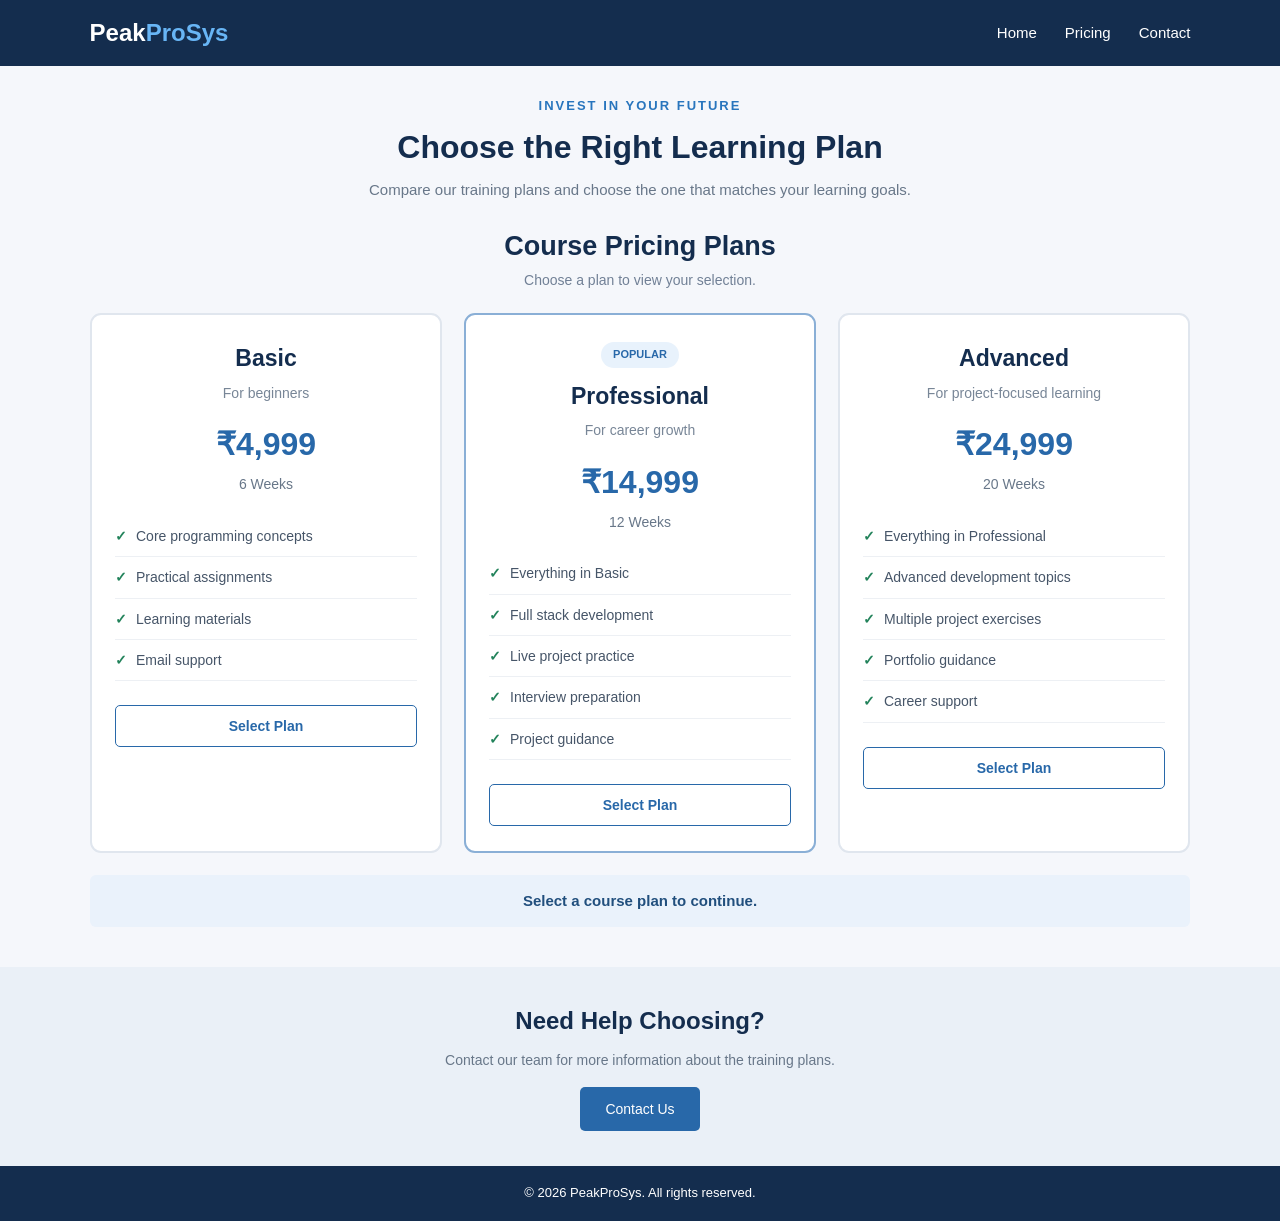
==== module-4-html-css/68-course-pricing-comparison/index.html @ 0c578a80 "Add Assignment 68: Course Pricing Comparison" ====
<!DOCTYPE html>
<html lang="en">
<head>
    <meta charset="UTF-8">
    <meta name="viewport" content="width=device-width, initial-scale=1.0">
    <title>Course Pricing | PeakProSys</title>
    <link rel="stylesheet" href="style.css">
</head>
<body>

<header class="header">
    <nav class="navbar">
        <a href="#" class="logo">Peak<span>ProSys</span></a>

        <ul class="nav-links">
            <li><a href="#home">Home</a></li>
            <li><a href="#pricing">Pricing</a></li>
            <li><a href="#contact">Contact</a></li>
        </ul>
    </nav>
</header>

<main>
    <section class="hero" id="home">
        <p class="eyebrow">INVEST IN YOUR FUTURE</p>
        <h1>Choose the Right Learning Plan</h1>
        <p>
            Compare our training plans and choose the one that
            matches your learning goals.
        </p>
    </section>

    <section class="pricing-section" id="pricing">
        <div class="section-heading">
            <h2>Course Pricing Plans</h2>
            <p>Choose a plan to view your selection.</p>
        </div>

        <div class="pricing-container">

            <article class="pricing-card">
                <h2>Basic</h2>
                <p class="plan-description">For beginners</p>

                <p class="price">₹4,999</p>
                <p class="duration">6 Weeks</p>

                <ul class="features">
                    <li>Core programming concepts</li>
                    <li>Practical assignments</li>
                    <li>Learning materials</li>
                    <li>Email support</li>
                </ul>

                <button class="plan-button select-plan" type="button">
                    Select Plan
                </button>
            </article>

            <article class="pricing-card recommended">
                <span class="popular-label">POPULAR</span>

                <h2>Professional</h2>
                <p class="plan-description">For career growth</p>

                <p class="price">₹14,999</p>
                <p class="duration">12 Weeks</p>

                <ul class="features">
                    <li>Everything in Basic</li>
                    <li>Full stack development</li>
                    <li>Live project practice</li>
                    <li>Interview preparation</li>
                    <li>Project guidance</li>
                </ul>

                <button class="plan-button select-plan" type="button">
                    Select Plan
                </button>
            </article>

            <article class="pricing-card">
                <h2>Advanced</h2>
                <p class="plan-description">For project-focused learning</p>

                <p class="price">₹24,999</p>
                <p class="duration">20 Weeks</p>

                <ul class="features">
                    <li>Everything in Professional</li>
                    <li>Advanced development topics</li>
                    <li>Multiple project exercises</li>
                    <li>Portfolio guidance</li>
                    <li>Career support</li>
                </ul>

                <button class="plan-button select-plan" type="button">
                    Select Plan
                </button>
            </article>

        </div>

        <p id="selection-message" class="selection-message" aria-live="polite">
            Select a course plan to continue.
        </p>
    </section>

    <section class="contact-section" id="contact">
        <h2>Need Help Choosing?</h2>
        <p>Contact our team for more information about the training plans.</p>
        <a href="mailto:info@example.com" class="contact-button">
            Contact Us
        </a>
    </section>
</main>

<footer class="footer">
    <p>&copy; 2026 PeakProSys. All rights reserved.</p>
</footer>

<script src="script.js"></script>
</body>
</html>
---- module-4-html-css/68-course-pricing-comparison/style.css ----
* {
    margin: 0;
    padding: 0;
    box-sizing: border-box;
}

html {
    scroll-behavior: smooth;
}

body {
    font-family: Arial, Helvetica, sans-serif;
    background: #f5f7fb;
    color: #263445;
    line-height: 1.6;
}

/* Navigation */

.header {
    background: #142d4e;
    padding: 14px 7%;
}

.navbar {
    max-width: 1150px;
    margin: auto;
    display: flex;
    justify-content: space-between;
    align-items: center;
}

.logo {
    color: #fff;
    font-size: 24px;
    font-weight: bold;
    text-decoration: none;
}

.logo span {
    color: #68b5f5;
}

.nav-links {
    display: flex;
    gap: 28px;
    list-style: none;
}

.nav-links a {
    color: #fff;
    text-decoration: none;
    font-size: 15px;
    transition: color 0.2s ease;
}

.nav-links a:hover {
    color: #68b5f5;
}

/* Hero */

.hero {
    text-align: center;
    padding: 30px 20px 15px;
}

.eyebrow {
    color: #2875bd;
    font-size: 13px;
    font-weight: bold;
    letter-spacing: 2px;
    margin-bottom: 5px;
}

.hero h1 {
    color: #142d4e;
    font-size: 32px;
    margin-bottom: 5px;
}

.hero p:last-child {
    color: #687789;
    font-size: 15px;
}

/* Pricing section */

.pricing-section {
    max-width: 1150px;
    margin: 0 auto;
    padding: 8px 25px 40px;
}

.section-heading {
    text-align: center;
    margin-bottom: 22px;
}

.section-heading h2 {
    color: #142d4e;
    font-size: 27px;
}

.section-heading p {
    color: #718096;
    font-size: 14px;
}

.pricing-container {
    display: grid;
    grid-template-columns: repeat(3, minmax(0, 1fr));
    gap: 22px;
    align-items: stretch;
}

.pricing-card {
    position: relative;
    background: #fff;
    border: 2px solid #e0e6ee;
    border-radius: 11px;
    padding: 25px 23px;
    text-align: center;
    transition: border-color 0.2s ease,
    background-color 0.2s ease,
    transform 0.2s ease;
}

.pricing-card:hover {
    border-color: #8aafd6;
    transform: translateY(-3px);
}

.pricing-card.selected {
    border: 2px solid #2868a9;
    background: #f1f7fd;
}

.pricing-card h2 {
    color: #142d4e;
    font-size: 23px;
    margin-bottom: 5px;
}

.plan-description {
    color: #788697;
    font-size: 14px;
    margin-bottom: 15px;
}

.price {
    color: #2868a9;
    font-size: 32px;
    font-weight: bold;
    margin-bottom: 3px;
}

.duration {
    color: #687789;
    font-size: 14px;
    margin-bottom: 20px;
}

.features {
    list-style: none;
    text-align: left;
    margin-bottom: 24px;
}

.features li {
    font-size: 14px;
    color: #465568;
    padding: 9px 0;
    border-bottom: 1px solid #edf0f4;
}

.features li::before {
    content: "✓";
    color: #23835b;
    font-weight: bold;
    margin-right: 9px;
}

.plan-button {
    width: 100%;
    padding: 12px 14px;
    border: 1px solid #2868a9;
    border-radius: 5px;
    background: #fff;
    color: #2868a9;
    font-size: 14px;
    font-weight: bold;
    cursor: pointer;
    transition: background-color 0.2s ease,
    color 0.2s ease;
}

.plan-button:hover,
.pricing-card.selected .plan-button {
    background: #2868a9;
    color: #fff;
}

.plan-button:focus-visible,
.contact-button:focus-visible,
.nav-links a:focus-visible {
    outline: 3px solid #68b5f5;
    outline-offset: 3px;
}

/* Recommended plan */

.recommended {
    border-color: #8aafd6;
}

.popular-label {
    display: inline-block;
    background: #e8f2fc;
    color: #2868a9;
    padding: 4px 12px;
    border-radius: 20px;
    font-size: 11px;
    font-weight: bold;
    margin-bottom: 10px;
}

/* Selection message */

.selection-message {
    text-align: center;
    margin-top: 22px;
    padding: 14px;
    border-radius: 6px;
    background: #eaf2fb;
    color: #214f7d;
    font-size: 15px;
    font-weight: bold;
}

/* Contact */

.contact-section {
    text-align: center;
    background: #eaf0f7;
    padding: 35px 20px;
}

.contact-section h2 {
    color: #142d4e;
    font-size: 24px;
    margin-bottom: 8px;
}

.contact-section p {
    color: #687789;
    font-size: 14px;
    margin-bottom: 16px;
}

.contact-button {
    display: inline-block;
    padding: 11px 25px;
    background: #2868a9;
    color: #fff;
    text-decoration: none;
    border-radius: 5px;
    font-size: 14px;
    transition: background-color 0.2s ease;
}

.contact-button:hover {
    background: #142d4e;
}

/* Footer */

.footer {
    background: #142d4e;
    color: #fff;
    text-align: center;
    padding: 17px;
    font-size: 13px;
}

/* Tablet */

@media (max-width: 850px) {
    .pricing-container {
        grid-template-columns: repeat(2, minmax(0, 1fr));
        gap: 20px;
    }

    .recommended {
        grid-column: 1 / -1;
    }

    .hero h1 {
        font-size: 28px;
    }
}

/* Mobile */

@media (max-width: 580px) {
    .header {
        padding: 14px 5%;
    }

    .nav-links {
        gap: 14px;
    }

    .nav-links a {
        font-size: 13px;
    }

    .hero {
        padding: 25px 18px 12px;
    }

    .hero h1 {
        font-size: 24px;
    }

    .pricing-section {
        padding: 8px 18px 35px;
    }

    .section-heading {
        margin-bottom: 18px;
    }

    .section-heading h2 {
        font-size: 23px;
    }

    .pricing-container {
        grid-template-columns: 1fr;
    }

    .recommended {
        grid-column: auto;
    }

    .pricing-card {
        padding: 25px 22px;
    }
}
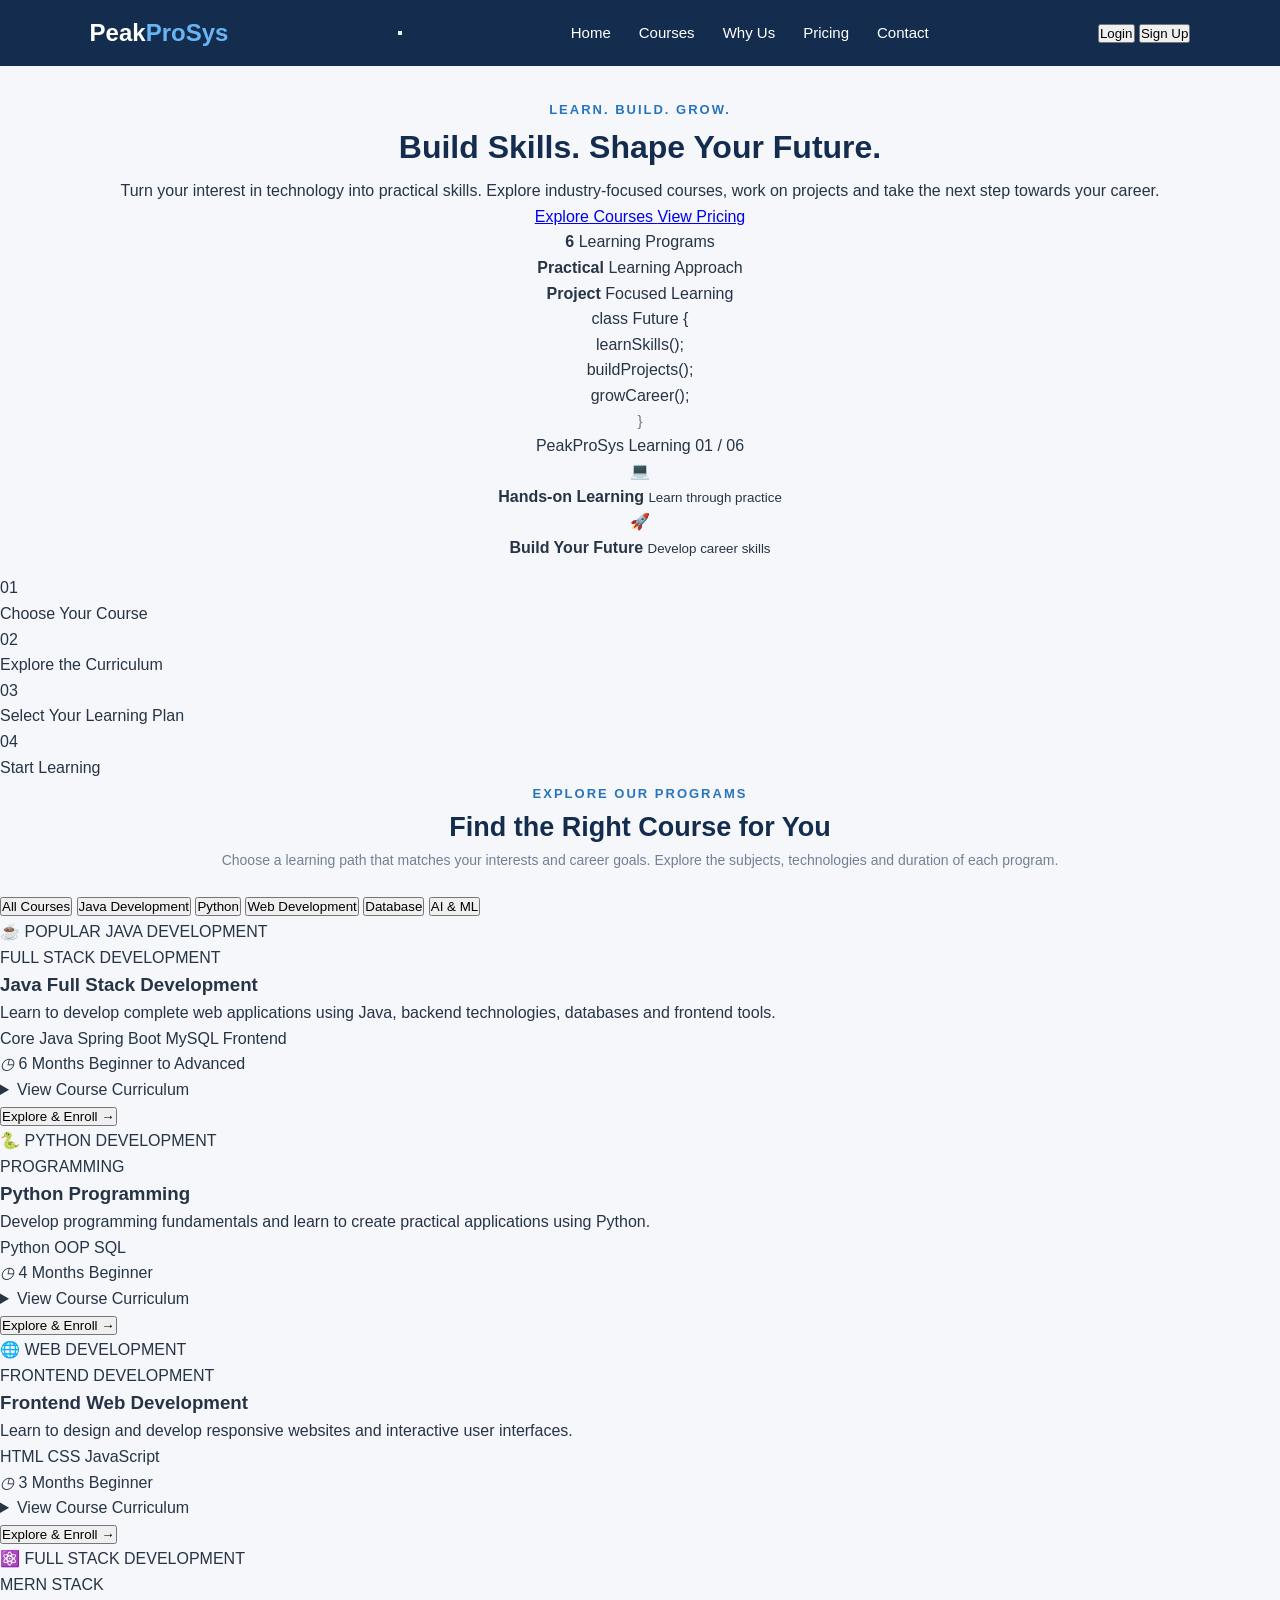
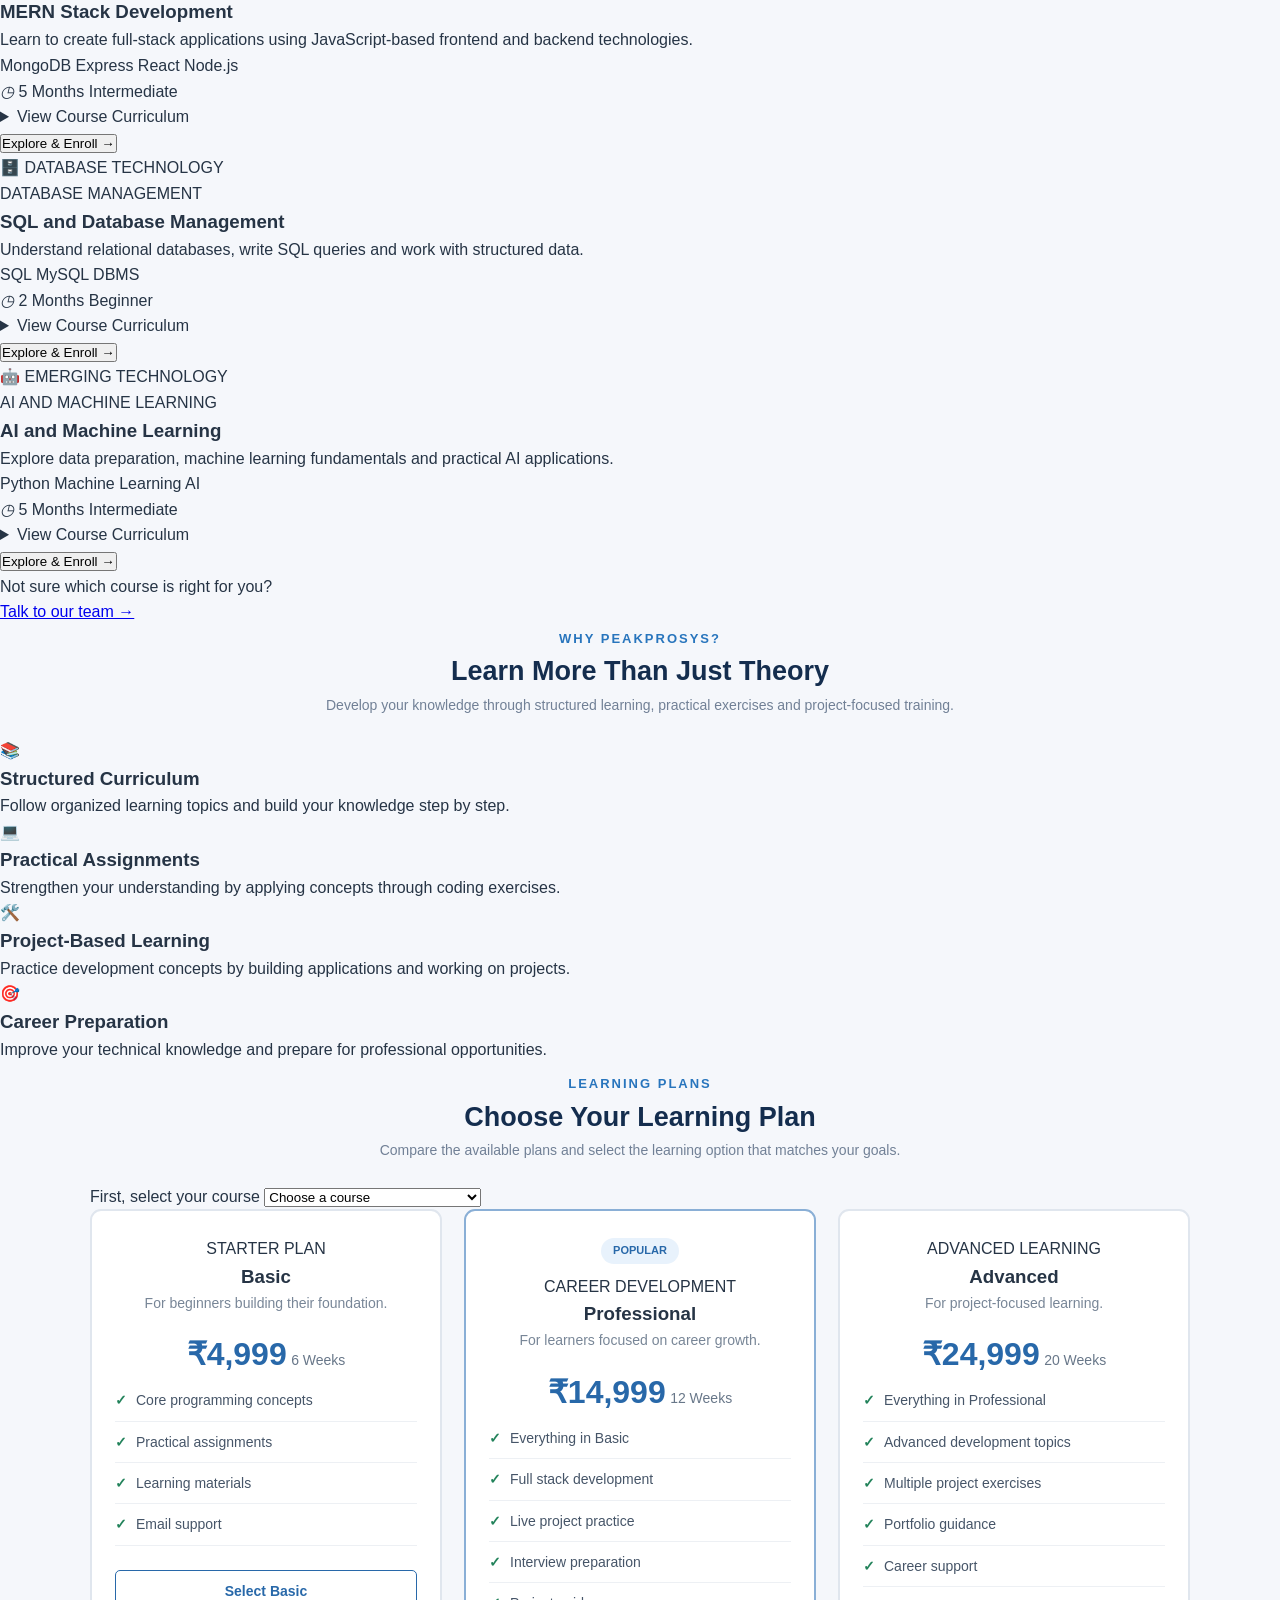
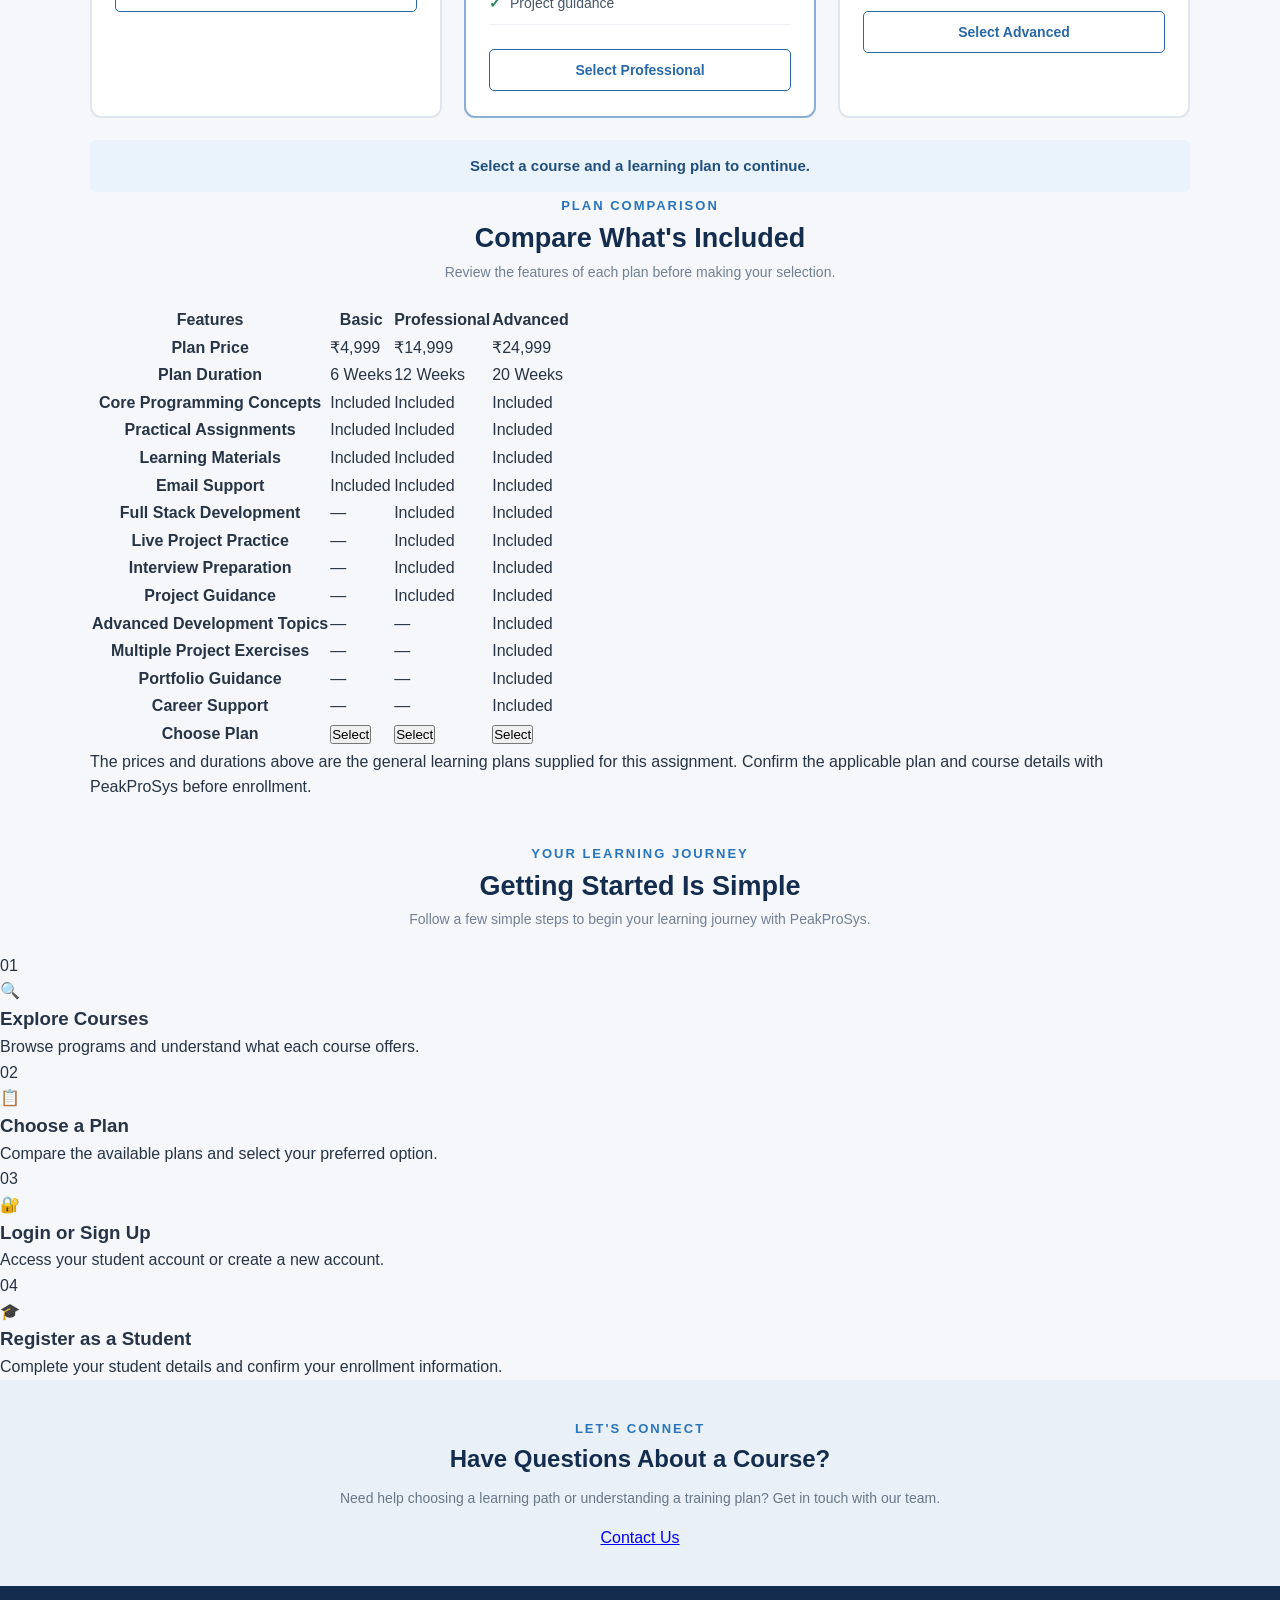
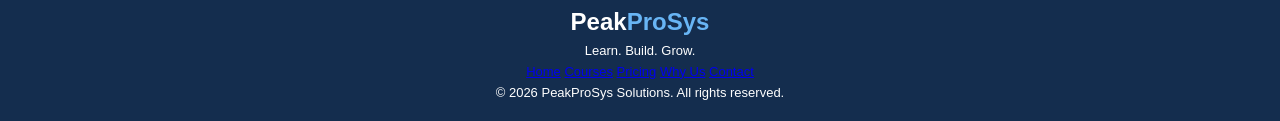
==== commit 1cbc47e8: "Update Java assignments and full stack modules" ====
--- a/module-4-html-css/68-course-pricing-comparison/index.html
+++ b/module-4-html-css/68-course-pricing-comparison/index.html
@@ -1,125 +1,2245 @@
 
 <!DOCTYPE html>
 <html lang="en">
+
 <head>
     <meta charset="UTF-8">
     <meta name="viewport" content="width=device-width, initial-scale=1.0">
-    <title>Course Pricing | PeakProSys</title>
+
+    <meta name="description"
+          content="Explore PeakProSys courses, compare learning plans, view course curriculum and begin your technology career.">
+
+    <title>PeakProSys | Learn. Build. Grow.</title>
+
     <link rel="stylesheet" href="style.css">
 </head>
+
 <body>
 
-<header class="header">
-    <nav class="navbar">
-        <a href="#" class="logo">Peak<span>ProSys</span></a>
-
-        <ul class="nav-links">
+<!-- =====================================================
+     HEADER / NAVIGATION
+===================================================== -->
+
+<header class="header" id="header">
+
+    <nav class="navbar container">
+
+        <a href="#home" class="logo" aria-label="PeakProSys Home">
+            Peak<span>ProSys</span>
+        </a>
+
+        <button class="menu-toggle"
+                id="menuToggle"
+                type="button"
+                aria-label="Toggle navigation"
+                aria-expanded="false">
+            <span></span>
+            <span></span>
+            <span></span>
+        </button>
+
+        <ul class="nav-links" id="navLinks">
             <li><a href="#home">Home</a></li>
+            <li><a href="#courses">Courses</a></li>
+            <li><a href="#why-us">Why Us</a></li>
             <li><a href="#pricing">Pricing</a></li>
             <li><a href="#contact">Contact</a></li>
         </ul>
+
+        <div class="header-actions">
+
+            <button class="login-button"
+                    type="button"
+                    data-open-auth="login">
+                Login
+            </button>
+
+            <button class="signup-button"
+                    type="button"
+                    data-open-auth="signup">
+                Sign Up
+            </button>
+
+        </div>
+
     </nav>
+
 </header>
 
-<main>
+
+<!-- =====================================================
+     PUBLIC WEBSITE
+===================================================== -->
+
+<main id="publicWebsite">
+
+    <!-- ================= HERO ================= -->
+
     <section class="hero" id="home">
-        <p class="eyebrow">INVEST IN YOUR FUTURE</p>
-        <h1>Choose the Right Learning Plan</h1>
-        <p>
-            Compare our training plans and choose the one that
-            matches your learning goals.
+
+        <div class="container hero-container">
+
+            <div class="hero-content reveal">
+
+                <span class="eyebrow">
+                    LEARN. BUILD. GROW.
+                </span>
+
+                <h1>
+                    Build Skills.
+                    <span>Shape Your Future.</span>
+                </h1>
+
+                <p>
+                    Turn your interest in technology into practical skills.
+                    Explore industry-focused courses, work on projects
+                    and take the next step towards your career.
+                </p>
+
+                <div class="hero-actions">
+
+                    <a href="#courses" class="primary-button">
+                        Explore Courses
+                    </a>
+
+                    <a href="#pricing" class="secondary-button">
+                        View Pricing
+                    </a>
+
+                </div>
+
+                <div class="hero-highlights">
+
+                    <div class="hero-highlight">
+                        <strong>6</strong>
+                        <span>Learning Programs</span>
+                    </div>
+
+                    <div class="hero-highlight">
+                        <strong>Practical</strong>
+                        <span>Learning Approach</span>
+                    </div>
+
+                    <div class="hero-highlight">
+                        <strong>Project</strong>
+                        <span>Focused Learning</span>
+                    </div>
+
+                </div>
+
+            </div>
+
+
+            <div class="hero-visual reveal">
+
+                <div class="hero-visual-circle">
+
+                    <div class="hero-code-card">
+
+                        <span class="code-dots">
+                            <i></i>
+                            <i></i>
+                            <i></i>
+                        </span>
+
+                        <div class="code-content">
+                            <p class="code-purple">class <span>Future</span> {</p>
+                            <p class="code-indent">learnSkills();</p>
+                            <p class="code-indent">buildProjects();</p>
+                            <p class="code-indent">growCareer();</p>
+                            <p>}</p>
+                        </div>
+
+                        <div class="code-bottom">
+                            <span>PeakProSys Learning</span>
+                            <span>01 / 06</span>
+                        </div>
+
+                    </div>
+
+                </div>
+
+
+                <div class="floating-card floating-card-one">
+                    <span class="floating-icon">💻</span>
+                    <div>
+                        <strong>Hands-on Learning</strong>
+                        <small>Learn through practice</small>
+                    </div>
+                </div>
+
+                <div class="floating-card floating-card-two">
+                    <span class="floating-icon">🚀</span>
+                    <div>
+                        <strong>Build Your Future</strong>
+                        <small>Develop career skills</small>
+                    </div>
+                </div>
+
+            </div>
+
+        </div>
+
+        <div class="hero-decoration hero-decoration-one"></div>
+        <div class="hero-decoration hero-decoration-two"></div>
+
+    </section>
+
+
+    <!-- ================= INTRODUCTION STRIP ================= -->
+
+    <section class="learning-strip">
+
+        <div class="container learning-strip-content">
+
+            <div>
+                <span>01</span>
+                <p>Choose Your Course</p>
+            </div>
+
+            <div>
+                <span>02</span>
+                <p>Explore the Curriculum</p>
+            </div>
+
+            <div>
+                <span>03</span>
+                <p>Select Your Learning Plan</p>
+            </div>
+
+            <div>
+                <span>04</span>
+                <p>Start Learning</p>
+            </div>
+
+        </div>
+
+    </section>
+
+
+    <!-- =====================================================
+         COURSES
+    ====================================================== -->
+
+    <section class="course-section section-padding" id="courses">
+
+        <div class="container">
+
+            <div class="section-heading reveal">
+
+                <span class="eyebrow">EXPLORE OUR PROGRAMS</span>
+
+                <h2>Find the Right Course for You</h2>
+
+                <p>
+                    Choose a learning path that matches your interests
+                    and career goals. Explore the subjects, technologies
+                    and duration of each program.
+                </p>
+
+            </div>
+
+
+            <!-- COURSE CATEGORY FILTER -->
+
+            <div class="category-list reveal">
+
+                <button class="category active"
+                        type="button"
+                        data-category="all">
+                    All Courses
+                </button>
+
+                <button class="category"
+                        type="button"
+                        data-category="java">
+                    Java Development
+                </button>
+
+                <button class="category"
+                        type="button"
+                        data-category="python">
+                    Python
+                </button>
+
+                <button class="category"
+                        type="button"
+                        data-category="web">
+                    Web Development
+                </button>
+
+                <button class="category"
+                        type="button"
+                        data-category="database">
+                    Database
+                </button>
+
+                <button class="category"
+                        type="button"
+                        data-category="ai">
+                    AI & ML
+                </button>
+
+            </div>
+
+
+            <!-- COURSE GRID -->
+
+            <div class="course-grid">
+
+
+                <!-- COURSE 1: JAVA FULL STACK -->
+
+                <article class="course-card reveal"
+                         data-course-category="java"
+                         id="java-course">
+
+                    <div class="course-banner java-banner">
+
+                        <span class="course-icon">☕</span>
+
+                        <span class="course-tag">POPULAR</span>
+
+                        <span class="banner-label">
+                            JAVA DEVELOPMENT
+                        </span>
+
+                    </div>
+
+
+                    <div class="course-content">
+
+                        <span class="course-category">
+                            FULL STACK DEVELOPMENT
+                        </span>
+
+                        <h3>Java Full Stack Development</h3>
+
+                        <p>
+                            Learn to develop complete web applications
+                            using Java, backend technologies, databases
+                            and frontend tools.
+                        </p>
+
+                        <div class="technology-list">
+                            <span>Core Java</span>
+                            <span>Spring Boot</span>
+                            <span>MySQL</span>
+                            <span>Frontend</span>
+                        </div>
+
+                        <div class="course-meta">
+
+                            <span>
+                                <i>◷</i>
+                                6 Months
+                            </span>
+
+                            <span>
+                                Beginner to Advanced
+                            </span>
+
+                        </div>
+
+
+                        <details class="course-details">
+
+                            <summary>View Course Curriculum</summary>
+
+                            <div class="curriculum-content">
+
+                                <h4>What You Will Learn</h4>
+
+                                <ul>
+                                    <li>Core Java and programming fundamentals</li>
+                                    <li>Object-Oriented Programming</li>
+                                    <li>Collections and Exception Handling</li>
+                                    <li>JDBC and database connectivity</li>
+                                    <li>HTML, CSS and JavaScript</li>
+                                    <li>Spring and Spring Boot</li>
+                                    <li>REST API development</li>
+                                    <li>MySQL and database operations</li>
+                                    <li>Full stack application development</li>
+                                </ul>
+
+                                <h4>Learning Focus</h4>
+
+                                <p>
+                                    Build a foundation in Java programming,
+                                    understand backend development and
+                                    practice connecting frontend applications
+                                    with databases and APIs.
+                                </p>
+
+                            </div>
+
+                        </details>
+
+
+                        <button class="course-button select-course"
+                                type="button"
+                                data-course="Java Full Stack Development"
+                                data-duration="6 Months">
+                            Explore & Enroll →
+                        </button>
+
+                    </div>
+
+                </article>
+
+
+                <!-- COURSE 2: PYTHON -->
+
+                <article class="course-card reveal"
+                         data-course-category="python"
+                         id="python-course">
+
+                    <div class="course-banner python-banner">
+
+                        <span class="course-icon">🐍</span>
+
+                        <span class="banner-label">
+                            PYTHON DEVELOPMENT
+                        </span>
+
+                    </div>
+
+
+                    <div class="course-content">
+
+                        <span class="course-category">
+                            PROGRAMMING
+                        </span>
+
+                        <h3>Python Programming</h3>
+
+                        <p>
+                            Develop programming fundamentals and learn
+                            to create practical applications using Python.
+                        </p>
+
+                        <div class="technology-list">
+                            <span>Python</span>
+                            <span>OOP</span>
+                            <span>SQL</span>
+                        </div>
+
+                        <div class="course-meta">
+
+                            <span>
+                                <i>◷</i>
+                                4 Months
+                            </span>
+
+                            <span>Beginner</span>
+
+                        </div>
+
+
+                        <details class="course-details">
+
+                            <summary>View Course Curriculum</summary>
+
+                            <div class="curriculum-content">
+
+                                <h4>What You Will Learn</h4>
+
+                                <ul>
+                                    <li>Python installation and fundamentals</li>
+                                    <li>Variables and data types</li>
+                                    <li>Conditional statements and loops</li>
+                                    <li>Functions and modules</li>
+                                    <li>Lists, tuples, sets and dictionaries</li>
+                                    <li>Object-Oriented Programming</li>
+                                    <li>File handling and exceptions</li>
+                                    <li>SQL and database basics</li>
+                                    <li>Practical Python applications</li>
+                                </ul>
+
+                                <h4>Learning Focus</h4>
+
+                                <p>
+                                    Build confidence in programming,
+                                    problem-solving and application
+                                    development using Python.
+                                </p>
+
+                            </div>
+
+                        </details>
+
+
+                        <button class="course-button select-course"
+                                type="button"
+                                data-course="Python Programming"
+                                data-duration="4 Months">
+                            Explore & Enroll →
+                        </button>
+
+                    </div>
+
+                </article>
+
+
+                <!-- COURSE 3: FRONTEND WEB DEVELOPMENT -->
+
+                <article class="course-card reveal"
+                         data-course-category="web"
+                         id="frontend-course">
+
+                    <div class="course-banner web-banner">
+
+                        <span class="course-icon">🌐</span>
+
+                        <span class="banner-label">
+                            WEB DEVELOPMENT
+                        </span>
+
+                    </div>
+
+
+                    <div class="course-content">
+
+                        <span class="course-category">
+                            FRONTEND DEVELOPMENT
+                        </span>
+
+                        <h3>Frontend Web Development</h3>
+
+                        <p>
+                            Learn to design and develop responsive websites
+                            and interactive user interfaces.
+                        </p>
+
+                        <div class="technology-list">
+                            <span>HTML</span>
+                            <span>CSS</span>
+                            <span>JavaScript</span>
+                        </div>
+
+                        <div class="course-meta">
+
+                            <span>
+                                <i>◷</i>
+                                3 Months
+                            </span>
+
+                            <span>Beginner</span>
+
+                        </div>
+
+
+                        <details class="course-details">
+
+                            <summary>View Course Curriculum</summary>
+
+                            <div class="curriculum-content">
+
+                                <h4>What You Will Learn</h4>
+
+                                <ul>
+                                    <li>HTML document structure</li>
+                                    <li>Semantic HTML and forms</li>
+                                    <li>CSS selectors and styling</li>
+                                    <li>Flexbox and CSS Grid</li>
+                                    <li>Responsive web design</li>
+                                    <li>JavaScript fundamentals</li>
+                                    <li>DOM manipulation</li>
+                                    <li>Events and form validation</li>
+                                    <li>Interactive website development</li>
+                                </ul>
+
+                                <h4>Learning Focus</h4>
+
+                                <p>
+                                    Learn how to transform designs into
+                                    responsive websites and interactive
+                                    browser experiences.
+                                </p>
+
+                            </div>
+
+                        </details>
+
+
+                        <button class="course-button select-course"
+                                type="button"
+                                data-course="Frontend Web Development"
+                                data-duration="3 Months">
+                            Explore & Enroll →
+                        </button>
+
+                    </div>
+
+                </article>
+
+
+                <!-- COURSE 4: MERN STACK -->
+
+                <article class="course-card reveal"
+                         data-course-category="web"
+                         id="mern-course">
+
+                    <div class="course-banner react-banner">
+
+                        <span class="course-icon">⚛️</span>
+
+                        <span class="banner-label">
+                            FULL STACK DEVELOPMENT
+                        </span>
+
+                    </div>
+
+
+                    <div class="course-content">
+
+                        <span class="course-category">
+                            MERN STACK
+                        </span>
+
+                        <h3>MERN Stack Development</h3>
+
+                        <p>
+                            Learn to create full-stack applications
+                            using JavaScript-based frontend and
+                            backend technologies.
+                        </p>
+
+                        <div class="technology-list">
+                            <span>MongoDB</span>
+                            <span>Express</span>
+                            <span>React</span>
+                            <span>Node.js</span>
+                        </div>
+
+                        <div class="course-meta">
+
+                            <span>
+                                <i>◷</i>
+                                5 Months
+                            </span>
+
+                            <span>Intermediate</span>
+
+                        </div>
+
+
+                        <details class="course-details">
+
+                            <summary>View Course Curriculum</summary>
+
+                            <div class="curriculum-content">
+
+                                <h4>What You Will Learn</h4>
+
+                                <ul>
+                                    <li>JavaScript fundamentals</li>
+                                    <li>Modern JavaScript concepts</li>
+                                    <li>React components and hooks</li>
+                                    <li>Frontend routing and state</li>
+                                    <li>Node.js fundamentals</li>
+                                    <li>Express.js and REST APIs</li>
+                                    <li>MongoDB database operations</li>
+                                    <li>Frontend and backend integration</li>
+                                    <li>Full stack application development</li>
+                                </ul>
+
+                                <h4>Learning Focus</h4>
+
+                                <p>
+                                    Understand how frontend, backend
+                                    and database technologies work
+                                    together in a full-stack application.
+                                </p>
+
+                            </div>
+
+                        </details>
+
+
+                        <button class="course-button select-course"
+                                type="button"
+                                data-course="MERN Stack Development"
+                                data-duration="5 Months">
+                            Explore & Enroll →
+                        </button>
+
+                    </div>
+
+                </article>
+
+
+                <!-- COURSE 5: DATABASE -->
+
+                <article class="course-card reveal"
+                         data-course-category="database"
+                         id="database-course">
+
+                    <div class="course-banner database-banner">
+
+                        <span class="course-icon">🗄️</span>
+
+                        <span class="banner-label">
+                            DATABASE TECHNOLOGY
+                        </span>
+
+                    </div>
+
+
+                    <div class="course-content">
+
+                        <span class="course-category">
+                            DATABASE MANAGEMENT
+                        </span>
+
+                        <h3>SQL and Database Management</h3>
+
+                        <p>
+                            Understand relational databases, write
+                            SQL queries and work with structured data.
+                        </p>
+
+                        <div class="technology-list">
+                            <span>SQL</span>
+                            <span>MySQL</span>
+                            <span>DBMS</span>
+                        </div>
+
+                        <div class="course-meta">
+
+                            <span>
+                                <i>◷</i>
+                                2 Months
+                            </span>
+
+                            <span>Beginner</span>
+
+                        </div>
+
+
+                        <details class="course-details">
+
+                            <summary>View Course Curriculum</summary>
+
+                            <div class="curriculum-content">
+
+                                <h4>What You Will Learn</h4>
+
+                                <ul>
+                                    <li>Database fundamentals</li>
+                                    <li>Relational database concepts</li>
+                                    <li>Tables and data types</li>
+                                    <li>SQL commands and queries</li>
+                                    <li>Filtering and sorting data</li>
+                                    <li>Joins and subqueries</li>
+                                    <li>Constraints and relationships</li>
+                                    <li>Aggregate functions</li>
+                                    <li>Database design fundamentals</li>
+                                </ul>
+
+                                <h4>Learning Focus</h4>
+
+                                <p>
+                                    Develop the ability to store, retrieve,
+                                    organize and manage data using SQL
+                                    and relational database concepts.
+                                </p>
+
+                            </div>
+
+                        </details>
+
+
+                        <button class="course-button select-course"
+                                type="button"
+                                data-course="SQL and Database Management"
+                                data-duration="2 Months">
+                            Explore & Enroll →
+                        </button>
+
+                    </div>
+
+                </article>
+
+
+                <!-- COURSE 6: AI AND MACHINE LEARNING -->
+
+                <article class="course-card reveal"
+                         data-course-category="ai"
+                         id="ai-course">
+
+                    <div class="course-banner ai-banner">
+
+                        <span class="course-icon">🤖</span>
+
+                        <span class="banner-label">
+                            EMERGING TECHNOLOGY
+                        </span>
+
+                    </div>
+
+
+                    <div class="course-content">
+
+                        <span class="course-category">
+                            AI AND MACHINE LEARNING
+                        </span>
+
+                        <h3>AI and Machine Learning</h3>
+
+                        <p>
+                            Explore data preparation, machine learning
+                            fundamentals and practical AI applications.
+                        </p>
+
+                        <div class="technology-list">
+                            <span>Python</span>
+                            <span>Machine Learning</span>
+                            <span>AI</span>
+                        </div>
+
+                        <div class="course-meta">
+
+                            <span>
+                                <i>◷</i>
+                                5 Months
+                            </span>
+
+                            <span>Intermediate</span>
+
+                        </div>
+
+
+                        <details class="course-details">
+
+                            <summary>View Course Curriculum</summary>
+
+                            <div class="curriculum-content">
+
+                                <h4>What You Will Learn</h4>
+
+                                <ul>
+                                    <li>Python programming fundamentals</li>
+                                    <li>Introduction to artificial intelligence</li>
+                                    <li>Introduction to machine learning</li>
+                                    <li>Data preparation and preprocessing</li>
+                                    <li>Working with datasets</li>
+                                    <li>Machine learning fundamentals</li>
+                                    <li>Model training and evaluation</li>
+                                    <li>Practical AI applications</li>
+                                </ul>
+
+                                <h4>Learning Focus</h4>
+
+                                <p>
+                                    Understand the foundations of AI and
+                                    machine learning and explore how data
+                                    can be used to build intelligent applications.
+                                </p>
+
+                            </div>
+
+                        </details>
+
+
+                        <button class="course-button select-course"
+                                type="button"
+                                data-course="AI and Machine Learning"
+                                data-duration="5 Months">
+                            Explore & Enroll →
+                        </button>
+
+                    </div>
+
+                </article>
+
+            </div>
+
+
+            <div class="course-bottom-cta reveal">
+
+                <p>
+                    Not sure which course is right for you?
+                </p>
+
+                <a href="#contact" class="text-link">
+                    Talk to our team →
+                </a>
+
+            </div>
+
+        </div>
+
+    </section>
+
+
+    <!-- =====================================================
+         WHY CHOOSE US
+    ====================================================== -->
+
+    <section class="why-us-section section-padding"
+             id="why-us">
+
+        <div class="container">
+
+            <div class="section-heading reveal">
+
+                <span class="eyebrow">WHY PEAKPROSYS?</span>
+
+                <h2>Learn More Than Just Theory</h2>
+
+                <p>
+                    Develop your knowledge through structured learning,
+                    practical exercises and project-focused training.
+                </p>
+
+            </div>
+
+
+            <div class="benefits-grid">
+
+                <article class="benefit-card reveal">
+                    <div class="benefit-icon">📚</div>
+                    <h3>Structured Curriculum</h3>
+                    <p>
+                        Follow organized learning topics and build
+                        your knowledge step by step.
+                    </p>
+                </article>
+
+                <article class="benefit-card reveal">
+                    <div class="benefit-icon">💻</div>
+                    <h3>Practical Assignments</h3>
+                    <p>
+                        Strengthen your understanding by applying
+                        concepts through coding exercises.
+                    </p>
+                </article>
+
+                <article class="benefit-card reveal">
+                    <div class="benefit-icon">🛠️</div>
+                    <h3>Project-Based Learning</h3>
+                    <p>
+                        Practice development concepts by building
+                        applications and working on projects.
+                    </p>
+                </article>
+
+                <article class="benefit-card reveal">
+                    <div class="benefit-icon">🎯</div>
+                    <h3>Career Preparation</h3>
+                    <p>
+                        Improve your technical knowledge and
+                        prepare for professional opportunities.
+                    </p>
+                </article>
+
+            </div>
+
+        </div>
+
+    </section>
+
+
+    <!-- =====================================================
+         PRICING SECTION
+    ====================================================== -->
+
+    <section class="pricing-section section-padding"
+             id="pricing">
+
+        <div class="container">
+
+            <div class="section-heading reveal">
+
+                <span class="eyebrow">LEARNING PLANS</span>
+
+                <h2>Choose Your Learning Plan</h2>
+
+                <p>
+                    Compare the available plans and select the learning
+                    option that matches your goals.
+                </p>
+
+            </div>
+
+
+            <div class="pricing-course-selection reveal">
+
+                <label for="pricingCourse">
+                    First, select your course
+                </label>
+
+                <select id="pricingCourse" name="pricingCourse">
+
+                    <option value="">Choose a course</option>
+
+                    <option value="Java Full Stack Development">
+                        Java Full Stack Development
+                    </option>
+
+                    <option value="Python Programming">
+                        Python Programming
+                    </option>
+
+                    <option value="Frontend Web Development">
+                        Frontend Web Development
+                    </option>
+
+                    <option value="MERN Stack Development">
+                        MERN Stack Development
+                    </option>
+
+                    <option value="SQL and Database Management">
+                        SQL and Database Management
+                    </option>
+
+                    <option value="AI and Machine Learning">
+                        AI and Machine Learning
+                    </option>
+
+                </select>
+
+            </div>
+
+
+            <!-- PRICING CARDS -->
+
+            <div class="pricing-container">
+
+
+                <!-- BASIC PLAN -->
+
+                <article class="pricing-card reveal">
+
+                    <div class="pricing-card-header">
+
+                        <span class="plan-label">STARTER PLAN</span>
+
+                        <h3>Basic</h3>
+
+                        <p class="plan-description">
+                            For beginners building their foundation.
+                        </p>
+
+                    </div>
+
+                    <div class="pricing-amount">
+
+                        <span class="price">₹4,999</span>
+
+                        <span class="duration">6 Weeks</span>
+
+                    </div>
+
+                    <ul class="features">
+
+                        <li>Core programming concepts</li>
+                        <li>Practical assignments</li>
+                        <li>Learning materials</li>
+                        <li>Email support</li>
+
+                    </ul>
+
+                    <button class="plan-button select-plan"
+                            type="button"
+                            data-plan="Basic"
+                            data-price="4999"
+                            data-duration="6 Weeks">
+                        Select Basic
+                    </button>
+
+                </article>
+
+
+                <!-- PROFESSIONAL PLAN -->
+
+                <article class="pricing-card recommended reveal">
+
+                    <span class="popular-label">POPULAR</span>
+
+                    <div class="pricing-card-header">
+
+                        <span class="plan-label">
+                            CAREER DEVELOPMENT
+                        </span>
+
+                        <h3>Professional</h3>
+
+                        <p class="plan-description">
+                            For learners focused on career growth.
+                        </p>
+
+                    </div>
+
+                    <div class="pricing-amount">
+
+                        <span class="price">₹14,999</span>
+
+                        <span class="duration">12 Weeks</span>
+
+                    </div>
+
+                    <ul class="features">
+
+                        <li>Everything in Basic</li>
+                        <li>Full stack development</li>
+                        <li>Live project practice</li>
+                        <li>Interview preparation</li>
+                        <li>Project guidance</li>
+
+                    </ul>
+
+                    <button class="plan-button select-plan"
+                            type="button"
+                            data-plan="Professional"
+                            data-price="14999"
+                            data-duration="12 Weeks">
+                        Select Professional
+                    </button>
+
+                </article>
+
+
+                <!-- ADVANCED PLAN -->
+
+                <article class="pricing-card reveal">
+
+                    <div class="pricing-card-header">
+
+                        <span class="plan-label">ADVANCED LEARNING</span>
+
+                        <h3>Advanced</h3>
+
+                        <p class="plan-description">
+                            For project-focused learning.
+                        </p>
+
+                    </div>
+
+                    <div class="pricing-amount">
+
+                        <span class="price">₹24,999</span>
+
+                        <span class="duration">20 Weeks</span>
+
+                    </div>
+
+                    <ul class="features">
+
+                        <li>Everything in Professional</li>
+                        <li>Advanced development topics</li>
+                        <li>Multiple project exercises</li>
+                        <li>Portfolio guidance</li>
+                        <li>Career support</li>
+
+                    </ul>
+
+                    <button class="plan-button select-plan"
+                            type="button"
+                            data-plan="Advanced"
+                            data-price="24999"
+                            data-duration="20 Weeks">
+                        Select Advanced
+                    </button>
+
+                </article>
+
+            </div>
+
+
+            <p class="selection-message"
+               id="selectionMessage"
+               aria-live="polite">
+                Select a course and a learning plan to continue.
+            </p>
+
+
+            <!-- PLAN COMPARISON TABLE -->
+
+            <div class="comparison-section reveal">
+
+                <div class="section-heading">
+
+                    <span class="eyebrow">PLAN COMPARISON</span>
+
+                    <h2>Compare What's Included</h2>
+
+                    <p>
+                        Review the features of each plan before
+                        making your selection.
+                    </p>
+
+                </div>
+
+
+                <div class="comparison-table-wrapper">
+
+                    <table class="comparison-table">
+
+                        <thead>
+
+                        <tr>
+                            <th scope="col">Features</th>
+                            <th scope="col">Basic</th>
+                            <th scope="col">Professional</th>
+                            <th scope="col">Advanced</th>
+                        </tr>
+
+                        </thead>
+
+                        <tbody>
+
+                        <tr>
+                            <th scope="row">Plan Price</th>
+                            <td>₹4,999</td>
+                            <td>₹14,999</td>
+                            <td>₹24,999</td>
+                        </tr>
+
+                        <tr>
+                            <th scope="row">Plan Duration</th>
+                            <td>6 Weeks</td>
+                            <td>12 Weeks</td>
+                            <td>20 Weeks</td>
+                        </tr>
+
+                        <tr>
+                            <th scope="row">Core Programming Concepts</th>
+                            <td>Included</td>
+                            <td>Included</td>
+                            <td>Included</td>
+                        </tr>
+
+                        <tr>
+                            <th scope="row">Practical Assignments</th>
+                            <td>Included</td>
+                            <td>Included</td>
+                            <td>Included</td>
+                        </tr>
+
+                        <tr>
+                            <th scope="row">Learning Materials</th>
+                            <td>Included</td>
+                            <td>Included</td>
+                            <td>Included</td>
+                        </tr>
+
+                        <tr>
+                            <th scope="row">Email Support</th>
+                            <td>Included</td>
+                            <td>Included</td>
+                            <td>Included</td>
+                        </tr>
+
+                        <tr>
+                            <th scope="row">Full Stack Development</th>
+                            <td>—</td>
+                            <td>Included</td>
+                            <td>Included</td>
+                        </tr>
+
+                        <tr>
+                            <th scope="row">Live Project Practice</th>
+                            <td>—</td>
+                            <td>Included</td>
+                            <td>Included</td>
+                        </tr>
+
+                        <tr>
+                            <th scope="row">Interview Preparation</th>
+                            <td>—</td>
+                            <td>Included</td>
+                            <td>Included</td>
+                        </tr>
+
+                        <tr>
+                            <th scope="row">Project Guidance</th>
+                            <td>—</td>
+                            <td>Included</td>
+                            <td>Included</td>
+                        </tr>
+
+                        <tr>
+                            <th scope="row">Advanced Development Topics</th>
+                            <td>—</td>
+                            <td>—</td>
+                            <td>Included</td>
+                        </tr>
+
+                        <tr>
+                            <th scope="row">Multiple Project Exercises</th>
+                            <td>—</td>
+                            <td>—</td>
+                            <td>Included</td>
+                        </tr>
+
+                        <tr>
+                            <th scope="row">Portfolio Guidance</th>
+                            <td>—</td>
+                            <td>—</td>
+                            <td>Included</td>
+                        </tr>
+
+                        <tr>
+                            <th scope="row">Career Support</th>
+                            <td>—</td>
+                            <td>—</td>
+                            <td>Included</td>
+                        </tr>
+
+                        <tr class="comparison-action-row">
+
+                            <th scope="row">Choose Plan</th>
+
+                            <td>
+                                <button class="select-plan table-plan-button"
+                                        type="button"
+                                        data-plan="Basic"
+                                        data-price="4999"
+                                        data-duration="6 Weeks">
+                                    Select
+                                </button>
+                            </td>
+
+                            <td>
+                                <button class="select-plan table-plan-button"
+                                        type="button"
+                                        data-plan="Professional"
+                                        data-price="14999"
+                                        data-duration="12 Weeks">
+                                    Select
+                                </button>
+                            </td>
+
+                            <td>
+                                <button class="select-plan table-plan-button"
+                                        type="button"
+                                        data-plan="Advanced"
+                                        data-price="24999"
+                                        data-duration="20 Weeks">
+                                    Select
+                                </button>
+                            </td>
+
+                        </tr>
+
+                        </tbody>
+
+                    </table>
+
+                </div>
+
+
+                <p class="comparison-note">
+                    The prices and durations above are the general
+                    learning plans supplied for this assignment.
+                    Confirm the applicable plan and course details
+                    with PeakProSys before enrollment.
+                </p>
+
+            </div>
+
+        </div>
+
+    </section>
+
+
+    <!-- =====================================================
+         HOW IT WORKS
+    ====================================================== -->
+
+    <section class="how-it-works-section section-padding">
+
+        <div class="container">
+
+            <div class="section-heading reveal">
+
+                <span class="eyebrow">YOUR LEARNING JOURNEY</span>
+
+                <h2>Getting Started Is Simple</h2>
+
+                <p>
+                    Follow a few simple steps to begin your
+                    learning journey with PeakProSys.
+                </p>
+
+            </div>
+
+
+            <div class="steps-grid">
+
+                <article class="step-card reveal">
+                    <span class="step-number">01</span>
+                    <div class="step-icon">🔍</div>
+                    <h3>Explore Courses</h3>
+                    <p>
+                        Browse programs and understand what
+                        each course offers.
+                    </p>
+                </article>
+
+                <article class="step-card reveal">
+                    <span class="step-number">02</span>
+                    <div class="step-icon">📋</div>
+                    <h3>Choose a Plan</h3>
+                    <p>
+                        Compare the available plans and
+                        select your preferred option.
+                    </p>
+                </article>
+
+                <article class="step-card reveal">
+                    <span class="step-number">03</span>
+                    <div class="step-icon">🔐</div>
+                    <h3>Login or Sign Up</h3>
+                    <p>
+                        Access your student account or
+                        create a new account.
+                    </p>
+                </article>
+
+                <article class="step-card reveal">
+                    <span class="step-number">04</span>
+                    <div class="step-icon">🎓</div>
+                    <h3>Register as a Student</h3>
+                    <p>
+                        Complete your student details and
+                        confirm your enrollment information.
+                    </p>
+                </article>
+
+            </div>
+
+        </div>
+
+    </section>
+
+
+    <!-- =====================================================
+         CONTACT
+    ====================================================== -->
+
+    <section class="contact-section section-padding"
+             id="contact">
+
+        <div class="container contact-content reveal">
+
+            <div class="contact-text">
+
+                <span class="eyebrow">LET'S CONNECT</span>
+
+                <h2>Have Questions About a Course?</h2>
+
+                <p>
+                    Need help choosing a learning path or understanding
+                    a training plan? Get in touch with our team.
+                </p>
+
+            </div>
+
+            <div class="contact-actions">
+
+                <a href="mailto:info@peakprosys.com"
+                   class="primary-button">
+                    Contact Us
+                </a>
+
+            </div>
+
+        </div>
+
+    </section>
+
+</main>
+
+
+<!-- =====================================================
+     STUDENT REGISTRATION AREA
+     Hidden until successful login/signup.
+===================================================== -->
+
+<main class="student-portal"
+      id="studentPortal"
+      hidden>
+
+
+    <!-- STUDENT PORTAL HEADER -->
+
+    <section class="portal-header">
+
+        <div class="container portal-header-content">
+
+            <div>
+                <span class="eyebrow">STUDENT PORTAL</span>
+                <h1>Welcome, <span id="portalStudentName">Student</span>!</h1>
+                <p>Complete your details to continue with enrollment.</p>
+            </div>
+
+            <button type="button"
+                    class="logout-button"
+                    id="logoutButton">
+                Logout
+            </button>
+
+        </div>
+
+    </section>
+
+
+    <!-- REGISTRATION CONTENT -->
+
+    <section class="student-registration-section section-padding">
+
+        <div class="container">
+
+            <div class="section-heading">
+
+                <span class="eyebrow">STUDENT REGISTRATION</span>
+
+                <h2>Complete Your Registration</h2>
+
+                <p>
+                    Provide your details and confirm your selected
+                    course and learning plan.
+                </p>
+
+            </div>
+
+
+            <!-- ENROLLMENT SUMMARY -->
+
+            <div class="selected-enrollment-summary">
+
+                <div class="summary-heading">
+                    <div>
+                        <span class="eyebrow">YOUR SELECTION</span>
+                        <h3>Enrollment Summary</h3>
+                    </div>
+                    <span class="summary-status">Selected</span>
+                </div>
+
+
+                <div class="enrollment-summary-grid">
+
+                    <div class="summary-item">
+                        <span>Course</span>
+                        <strong id="summaryCourse">Not selected</strong>
+                    </div>
+
+                    <div class="summary-item">
+                        <span>Course Duration</span>
+                        <strong id="summaryCourseDuration">Not selected</strong>
+                    </div>
+
+                    <div class="summary-item">
+                        <span>Learning Plan</span>
+                        <strong id="summaryPlan">Not selected</strong>
+                    </div>
+
+                    <div class="summary-item">
+                        <span>Plan Duration</span>
+                        <strong id="summaryPlanDuration">Not selected</strong>
+                    </div>
+
+                    <div class="summary-item">
+                        <span>Plan Price</span>
+                        <strong id="summaryPrice">Not selected</strong>
+                    </div>
+
+                </div>
+
+                <button type="button"
+                        class="change-selection-button"
+                        id="changeSelectionButton">
+                    Change Course or Plan
+                </button>
+
+            </div>
+
+
+            <!-- STUDENT REGISTRATION FORM -->
+
+            <form id="registrationForm"
+                  class="registration-form">
+
+
+                <!-- PERSONAL DETAILS -->
+
+                <div class="form-section-heading">
+
+                    <span class="form-step">01</span>
+
+                    <div>
+                        <h3>Personal Information</h3>
+                        <p>Tell us a little about yourself.</p>
+                    </div>
+
+                </div>
+
+
+                <div class="form-grid">
+
+                    <div class="form-group">
+
+                        <label for="fullName">
+                            Full Name *
+                        </label>
+
+                        <input type="text"
+                               id="fullName"
+                               name="fullName"
+                               placeholder="Enter your full name"
+                               autocomplete="name"
+                               required>
+
+                    </div>
+
+
+                    <div class="form-group">
+
+                        <label for="studentEmail">
+                            Email Address *
+                        </label>
+
+                        <input type="email"
+                               id="studentEmail"
+                               name="email"
+                               placeholder="Enter your email"
+                               autocomplete="email"
+                               required>
+
+                    </div>
+
+
+                    <div class="form-group">
+
+                        <label for="mobile">
+                            Mobile Number *
+                        </label>
+
+                        <input type="tel"
+                               id="mobile"
+                               name="mobile"
+                               placeholder="Enter 10-digit mobile number"
+                               pattern="[6-9][0-9]{9}"
+                               maxlength="10"
+                               autocomplete="tel"
+                               required>
+
+                    </div>
+
+
+                    <div class="form-group">
+
+                        <label for="dob">
+                            Date of Birth *
+                        </label>
+
+                        <input type="date"
+                               id="dob"
+                               name="dob"
+                               required>
+
+                    </div>
+
+
+                    <div class="form-group">
+
+                        <label for="gender">
+                            Gender *
+                        </label>
+
+                        <select id="gender"
+                                name="gender"
+                                required>
+
+                            <option value="">Select gender</option>
+                            <option value="Female">Female</option>
+                            <option value="Male">Male</option>
+                            <option value="Other">Other</option>
+                            <option value="Prefer not to say">
+                                Prefer not to say
+                            </option>
+
+                        </select>
+
+                    </div>
+
+
+                    <div class="form-group">
+
+                        <label for="qualification">
+                            Highest Qualification *
+                        </label>
+
+                        <select id="qualification"
+                                name="qualification"
+                                required>
+
+                            <option value="">Select qualification</option>
+                            <option value="10th">10th</option>
+                            <option value="12th">12th</option>
+                            <option value="Diploma">Diploma</option>
+                            <option value="Undergraduate">
+                                Undergraduate
+                            </option>
+                            <option value="Graduate">Graduate</option>
+                            <option value="Postgraduate">
+                                Postgraduate
+                            </option>
+                            <option value="Other">Other</option>
+
+                        </select>
+
+                    </div>
+
+                </div>
+
+
+                <!-- COURSE DETAILS -->
+
+                <div class="form-section-heading">
+
+                    <span class="form-step">02</span>
+
+                    <div>
+                        <h3>Course Information</h3>
+                        <p>Confirm your selected course and plan.</p>
+                    </div>
+
+                </div>
+
+
+                <div class="form-grid">
+
+                    <div class="form-group">
+
+                        <label for="registrationCourse">
+                            Course *
+                        </label>
+
+                        <select id="registrationCourse"
+                                name="course"
+                                required>
+
+                            <option value="">Select course</option>
+
+                            <option value="Java Full Stack Development">
+                                Java Full Stack Development
+                            </option>
+
+                            <option value="Python Programming">
+                                Python Programming
+                            </option>
+
+                            <option value="Frontend Web Development">
+                                Frontend Web Development
+                            </option>
+
+                            <option value="MERN Stack Development">
+                                MERN Stack Development
+                            </option>
+
+                            <option value="SQL and Database Management">
+                                SQL and Database Management
+                            </option>
+
+                            <option value="AI and Machine Learning">
+                                AI and Machine Learning
+                            </option>
+
+                        </select>
+
+                    </div>
+
+
+                    <div class="form-group">
+
+                        <label for="registrationPlan">
+                            Learning Plan *
+                        </label>
+
+                        <select id="registrationPlan"
+                                name="plan"
+                                required>
+
+                            <option value="">Select plan</option>
+                            <option value="Basic">Basic</option>
+                            <option value="Professional">Professional</option>
+                            <option value="Advanced">Advanced</option>
+
+                        </select>
+
+                    </div>
+
+
+                    <div class="form-group">
+
+                        <label for="trainingMode">
+                            Preferred Training Mode *
+                        </label>
+
+                        <select id="trainingMode"
+                                name="mode"
+                                required>
+
+                            <option value="">Select training mode</option>
+                            <option value="Classroom">Classroom</option>
+                            <option value="Online">Online</option>
+
+                        </select>
+
+                    </div>
+
+                </div>
+
+
+                <!-- ADDRESS DETAILS -->
+
+                <div class="form-section-heading">
+
+                    <span class="form-step">03</span>
+
+                    <div>
+                        <h3>Address Information</h3>
+                        <p>Enter your current address.</p>
+                    </div>
+
+                </div>
+
+
+                <div class="form-group full-width">
+
+                    <label for="address">
+                        Full Address *
+                    </label>
+
+                    <textarea id="address"
+                              name="address"
+                              rows="4"
+                              placeholder="Enter your complete address"
+                              required></textarea>
+
+                </div>
+
+
+                <!-- TERMS -->
+
+                <div class="form-group terms-group">
+
+                    <label class="checkbox-label">
+
+                        <input type="checkbox"
+                               id="registrationTerms"
+                               name="terms"
+                               required>
+
+                        <span>
+                            I confirm that the information provided
+                            is accurate and agree to the registration
+                            terms and conditions.
+                        </span>
+
+                    </label>
+
+                </div>
+
+
+                <!-- FORM ACTIONS -->
+
+                <div class="registration-actions">
+
+                    <button type="submit"
+                            class="primary-button"
+                            id="completeRegistration">
+                        Complete Registration
+                    </button>
+
+                    <button type="reset"
+                            class="secondary-button">
+                        Reset Form
+                    </button>
+
+                </div>
+
+
+                <p class="form-feedback"
+                   id="registrationFeedback"
+                   aria-live="polite"></p>
+
+            </form>
+
+        </div>
+
+    </section>
+
+</main>
+
+
+<!-- =====================================================
+     LOGIN / SIGNUP MODAL
+===================================================== -->
+
+<div class="auth-modal"
+     id="authModal"
+     hidden>
+
+    <div class="auth-overlay" data-close-auth></div>
+
+
+    <div class="auth-container"
+         role="dialog"
+         aria-modal="true"
+         aria-labelledby="authTitle">
+
+
+        <button class="auth-close"
+                id="closeAuth"
+                type="button"
+                aria-label="Close authentication window">
+            &times;
+        </button>
+
+
+        <!-- LEFT WELCOME PANEL -->
+
+        <div class="auth-welcome-panel">
+
+            <a href="#home" class="logo auth-logo">
+                Peak<span>ProSys</span>
+            </a>
+
+            <div class="auth-welcome-content">
+
+                <span class="eyebrow">
+                    WELCOME TO PEAKPROSYS
+                </span>
+
+                <h2>Your Learning Journey Starts Here.</h2>
+
+                <p>
+                    Sign in to continue or create an account
+                    to begin your journey with PeakProSys.
+                </p>
+
+            </div>
+
+            <div class="auth-welcome-footer">
+                Learn. Build. Grow.
+            </div>
+
+        </div>
+
+
+        <!-- RIGHT AUTHENTICATION PANEL -->
+
+        <div class="auth-form-panel">
+
+
+            <div class="auth-heading">
+
+                <h2 id="authTitle">Welcome Back!</h2>
+
+                <p id="authSubtitle">
+                    Login to continue your learning journey.
+                </p>
+
+            </div>
+
+
+            <!-- AUTH TABS -->
+
+            <div class="auth-tabs">
+
+                <button class="auth-tab active"
+                        id="loginTab"
+                        type="button"
+                        data-auth-tab="login">
+                    Login
+                </button>
+
+                <button class="auth-tab"
+                        id="signupTab"
+                        type="button"
+                        data-auth-tab="signup">
+                    Sign Up
+                </button>
+
+            </div>
+
+
+            <!-- LOGIN FORM -->
+
+            <form id="loginForm" class="auth-form">
+
+                <div class="form-group">
+
+                    <label for="loginEmail">
+                        Email Address
+                    </label>
+
+                    <input type="email"
+                           id="loginEmail"
+                           name="loginEmail"
+                           placeholder="Enter your email"
+                           autocomplete="email"
+                           required>
+
+                </div>
+
+
+                <div class="form-group">
+
+                    <label for="loginPassword">
+                        Password
+                    </label>
+
+                    <input type="password"
+                           id="loginPassword"
+                           name="loginPassword"
+                           placeholder="Enter your password"
+                           autocomplete="current-password"
+                           required>
+
+                </div>
+
+
+                <div class="auth-options">
+
+                    <label class="remember-option">
+
+                        <input type="checkbox"
+                               id="rememberMe"
+                               name="rememberMe">
+
+                        <span>Remember me</span>
+
+                    </label>
+
+
+                    <button type="button"
+                            class="text-button"
+                            id="forgotPassword">
+                        Forgot Password?
+                    </button>
+
+                </div>
+
+
+                <button type="submit"
+                        class="auth-submit-button">
+                    Login
+                </button>
+
+
+                <p class="auth-switch-text">
+                    Don't have an account?
+
+                    <button type="button"
+                            class="text-button"
+                            data-auth-tab="signup">
+                        Sign Up
+                    </button>
+                </p>
+
+            </form>
+
+
+            <!-- SIGNUP FORM -->
+
+            <form id="signupForm"
+                  class="auth-form"
+                  hidden>
+
+
+                <div class="form-group">
+
+                    <label for="signupName">
+                        Full Name
+                    </label>
+
+                    <input type="text"
+                           id="signupName"
+                           name="signupName"
+                           placeholder="Enter your full name"
+                           autocomplete="name"
+                           required>
+
+                </div>
+
+
+                <div class="form-group">
+
+                    <label for="signupEmail">
+                        Email Address
+                    </label>
+
+                    <input type="email"
+                           id="signupEmail"
+                           name="signupEmail"
+                           placeholder="Enter your email"
+                           autocomplete="email"
+                           required>
+
+                </div>
+
+
+                <div class="form-group">
+
+                    <label for="signupMobile">
+                        Mobile Number
+                    </label>
+
+                    <input type="tel"
+                           id="signupMobile"
+                           name="signupMobile"
+                           placeholder="Enter 10-digit mobile number"
+                           pattern="[6-9][0-9]{9}"
+                           maxlength="10"
+                           autocomplete="tel"
+                           required>
+
+                </div>
+
+
+                <div class="form-group">
+
+                    <label for="signupPassword">
+                        Create Password
+                    </label>
+
+                    <input type="password"
+                           id="signupPassword"
+                           name="signupPassword"
+                           placeholder="Create a password"
+                           minlength="6"
+                           autocomplete="new-password"
+                           required>
+
+                </div>
+
+
+                <div class="form-group">
+
+                    <label for="confirmPassword">
+                        Confirm Password
+                    </label>
+
+                    <input type="password"
+                           id="confirmPassword"
+                           name="confirmPassword"
+                           placeholder="Confirm your password"
+                           minlength="6"
+                           autocomplete="new-password"
+                           required>
+
+                </div>
+
+
+                <div class="form-group terms-group">
+
+                    <label class="checkbox-label">
+
+                        <input type="checkbox"
+                               id="signupTerms"
+                               name="signupTerms"
+                               required>
+
+                        <span>
+                            I agree to the terms and conditions.
+                        </span>
+
+                    </label>
+
+                </div>
+
+
+                <button type="submit"
+                        class="auth-submit-button">
+                    Create Account
+                </button>
+
+
+                <p class="auth-switch-text">
+                    Already have an account?
+
+                    <button type="button"
+                            class="text-button"
+                            data-auth-tab="login">
+                        Login
+                    </button>
+                </p>
+
+            </form>
+
+
+            <p class="auth-feedback"
+               id="authFeedback"
+               aria-live="polite"></p>
+
+        </div>
+
+    </div>
+
+</div>
+
+
+<!-- =====================================================
+     TOAST NOTIFICATION
+===================================================== -->
+
+<div class="toast"
+     id="toast"
+     role="status"
+     aria-live="polite">
+</div>
+
+
+<!-- =====================================================
+     FOOTER
+===================================================== -->
+
+<footer class="footer" id="footer">
+
+    <div class="container footer-content">
+
+        <div class="footer-brand">
+
+            <a href="#home" class="logo">
+                Peak<span>ProSys</span>
+            </a>
+
+            <p>
+                Learn. Build. Grow.
+            </p>
+
+        </div>
+
+
+        <div class="footer-links">
+
+            <a href="#home">Home</a>
+            <a href="#courses">Courses</a>
+            <a href="#pricing">Pricing</a>
+            <a href="#why-us">Why Us</a>
+            <a href="#contact">Contact</a>
+
+        </div>
+
+
+        <p class="footer-copyright">
+            © 2026 PeakProSys Solutions. All rights reserved.
         </p>
-    </section>
-
-    <section class="pricing-section" id="pricing">
-        <div class="section-heading">
-            <h2>Course Pricing Plans</h2>
-            <p>Choose a plan to view your selection.</p>
-        </div>
-
-        <div class="pricing-container">
-
-            <article class="pricing-card">
-                <h2>Basic</h2>
-                <p class="plan-description">For beginners</p>
-
-                <p class="price">₹4,999</p>
-                <p class="duration">6 Weeks</p>
-
-                <ul class="features">
-                    <li>Core programming concepts</li>
-                    <li>Practical assignments</li>
-                    <li>Learning materials</li>
-                    <li>Email support</li>
-                </ul>
-
-                <button class="plan-button select-plan" type="button">
-                    Select Plan
-                </button>
-            </article>
-
-            <article class="pricing-card recommended">
-                <span class="popular-label">POPULAR</span>
-
-                <h2>Professional</h2>
-                <p class="plan-description">For career growth</p>
-
-                <p class="price">₹14,999</p>
-                <p class="duration">12 Weeks</p>
-
-                <ul class="features">
-                    <li>Everything in Basic</li>
-                    <li>Full stack development</li>
-                    <li>Live project practice</li>
-                    <li>Interview preparation</li>
-                    <li>Project guidance</li>
-                </ul>
-
-                <button class="plan-button select-plan" type="button">
-                    Select Plan
-                </button>
-            </article>
-
-            <article class="pricing-card">
-                <h2>Advanced</h2>
-                <p class="plan-description">For project-focused learning</p>
-
-                <p class="price">₹24,999</p>
-                <p class="duration">20 Weeks</p>
-
-                <ul class="features">
-                    <li>Everything in Professional</li>
-                    <li>Advanced development topics</li>
-                    <li>Multiple project exercises</li>
-                    <li>Portfolio guidance</li>
-                    <li>Career support</li>
-                </ul>
-
-                <button class="plan-button select-plan" type="button">
-                    Select Plan
-                </button>
-            </article>
-
-        </div>
-
-        <p id="selection-message" class="selection-message" aria-live="polite">
-            Select a course plan to continue.
-        </p>
-    </section>
-
-    <section class="contact-section" id="contact">
-        <h2>Need Help Choosing?</h2>
-        <p>Contact our team for more information about the training plans.</p>
-        <a href="mailto:info@example.com" class="contact-button">
-            Contact Us
-        </a>
-    </section>
-</main>
-
-<footer class="footer">
-    <p>&copy; 2026 PeakProSys. All rights reserved.</p>
+
+    </div>
+
 </footer>
 
+
+<!-- JAVASCRIPT -->
+
 <script src="script.js"></script>
+
 </body>
 </html>
